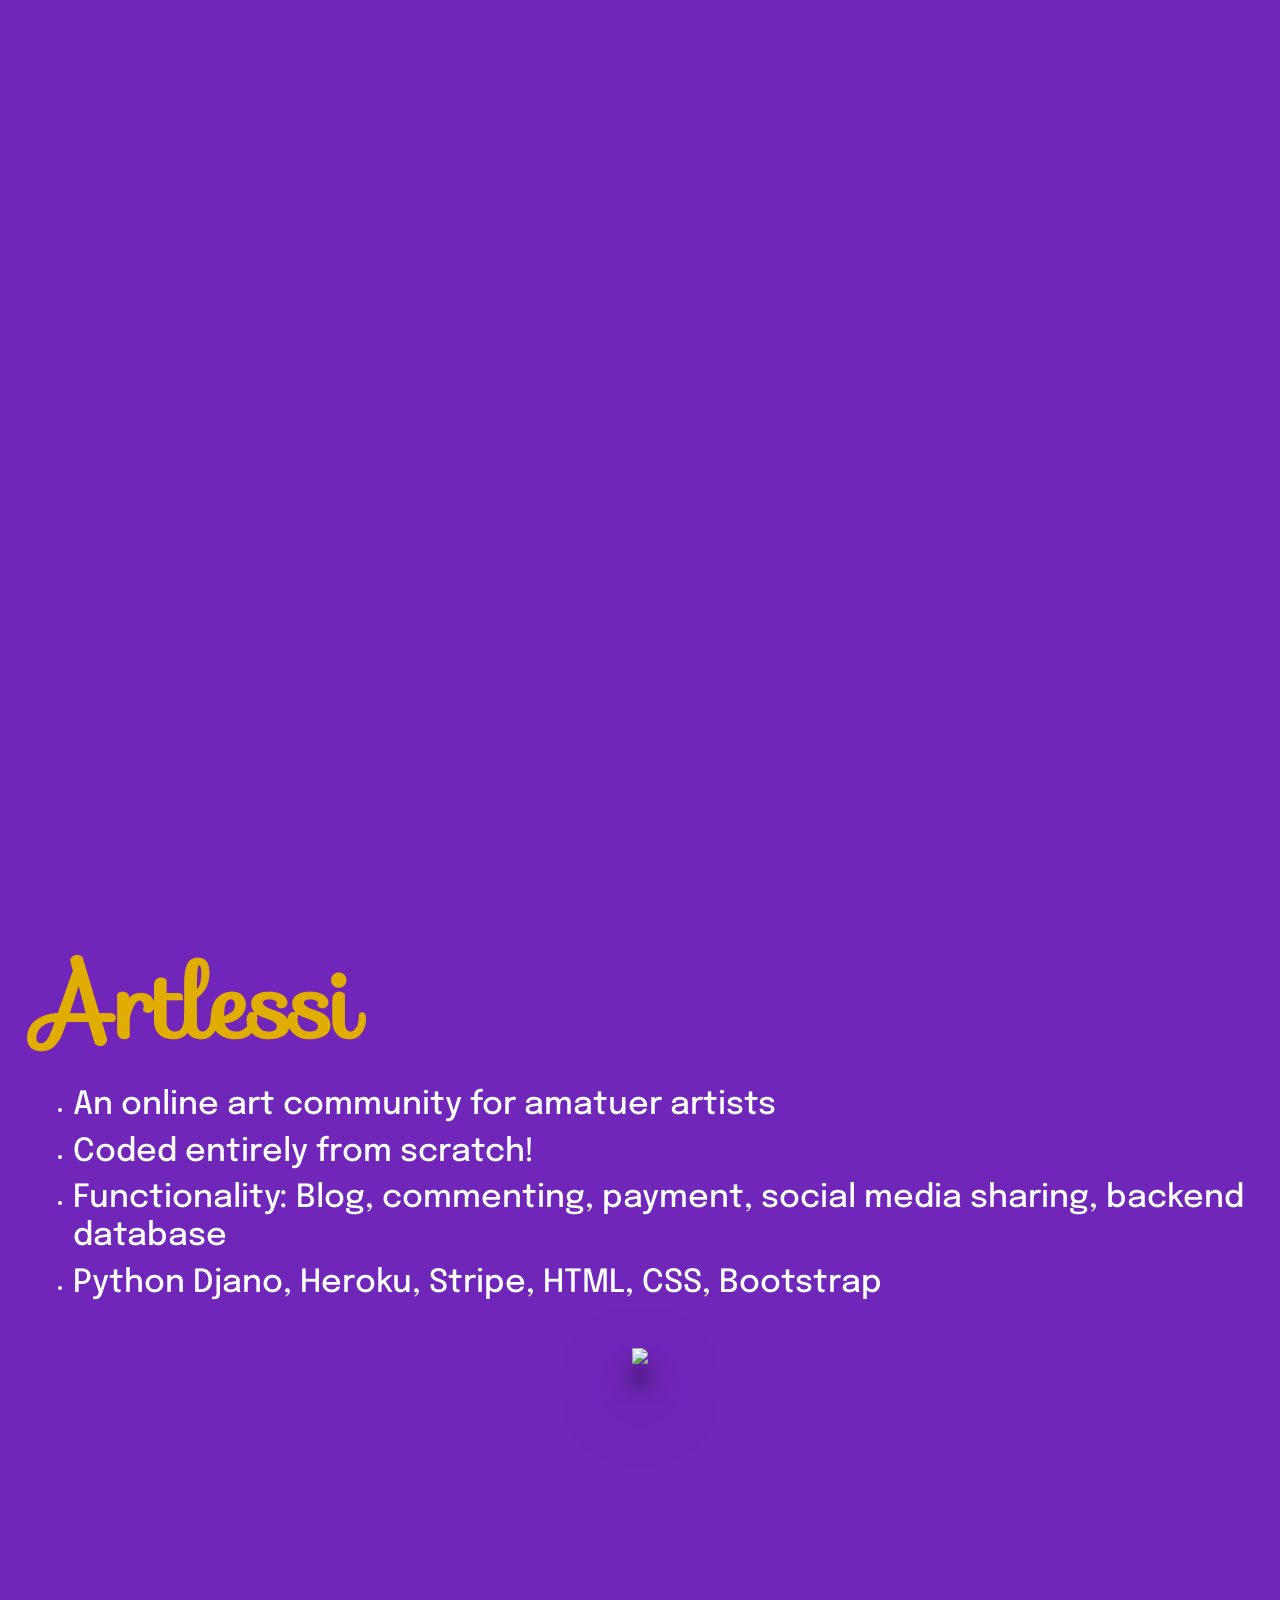
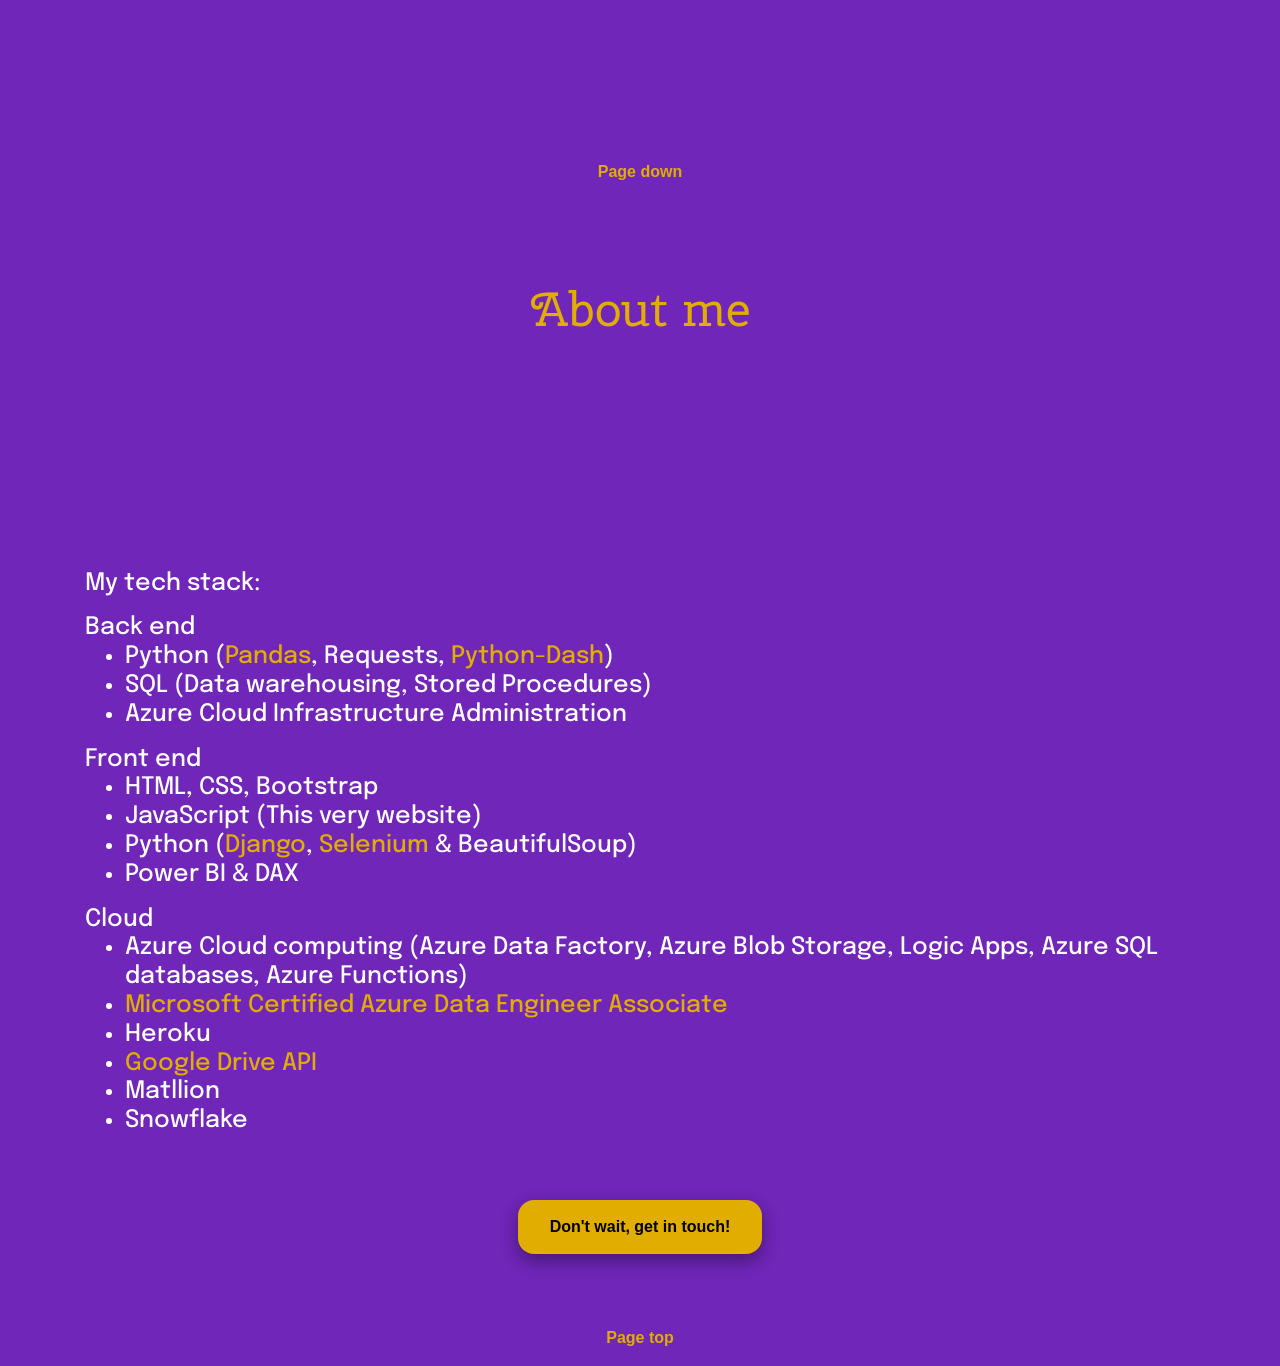
==== index.html @ 9c70914e "changed hrefs" ====
<!doctype html>
<html lang="en">
  <head>
    <!-- Required meta tags -->
    <meta charset="utf-8">
    <meta name="viewport" content="width=device-width, initial-scale=1, shrink-to-fit=no">

    <!-- Bootstrap CSS -->
    <!--Font awesome CSS-->
    <link rel="stylesheet" href="https://cdn.jsdelivr.net/npm/bootstrap@4.3.1/dist/css/bootstrap.min.css"
          integrity="sha384-ggOyR0iXCbMQv3Xipma34MD+dH/1fQ784/j6cY/iJTQUOhcWr7x9JvoRxT2MZw1T"
          crossorigin="anonymous">
    <script src="https://kit.fontawesome.com/6a81b3df7a.js" crossorigin="anonymous"></script>
    <link src="http://maxcdn.bootstrapcdn.com/font-awesome/4.1.0/css/font-awesome.min.css" rel="stylesheet">
    <link rel="stylesheet" href="stylesheet.css">

    <!--  Google fonts-->
    <link rel="preconnect" href="https://fonts.googleapis.com">
    <link rel="preconnect" href="https://fonts.gstatic.com" crossorigin>
    <link href="https://fonts.googleapis.com/css2?family=Titillium+Web:wght@400;700&display=swap" rel="stylesheet">
    <link href="https://fonts.googleapis.com/css2?family=Dancing+Script:wght@700&family=Titillium+Web:wght@400;700&display=swap" rel="stylesheet">
    <link href="https://fonts.googleapis.com/css2?family=Epilogue:wght@300&display=swap" rel="stylesheet">
    <link href="https://fonts.googleapis.com/css2?family=Cherry+Swash:wght@700&display=swap" rel="stylesheet">
    <link rel="stylesheet" href="https://fonts.googleapis.com/css?family=Sofia">
    <script src="https://ajax.googleapis.com/ajax/libs/jquery/3.6.0/jquery.min.js"></script>
    <script src="dist/clipboard.min.js"></script>
    <title>Alessio's Portfolio</title>
  </head>
  <body onclick="changeColour()">
<!--  Navbar -->
    <nav class="navbar navbar-expand-md navbar-dark fixed-top" id="myNav">
  <a class="navbar-brand" href="#">
</a>
  <button class="navbar-toggler" type="button" data-toggle="collapse" data-target="#navbarNav" aria-controls="navbarNav" aria-expanded="false" aria-label="Toggle navigation">
    <span class="navbar-toggler-icon"></span>
  </button>
  <div class="collapse navbar-collapse" id="navbarNav">
    <ul class="navbar-nav">
    <li class="nav-item active">
        <a class="nav-link" href="mailto:alessiomartello@hotmail.co.uk"><i class="fa fa-envelope fa-3x" ></i></a>
      </li>
    <li class="nav-item active">
        <a class="nav-link" href="https://drive.google.com/uc?export=download&id=1WthfHCVvk-BgGWDzihd3xx4jhXU_g0YQ" download="Alessio Martello CV"><i class="fa fa-file fa-3x"></i></a>
    <li class="nav-item active">
        <a class="nav-link" href="https://github.com/AlessioMartello" target="_blank" rel="noopener noreferrer"><i class="fa fa-github fa-3x"></i></a>
    </li>
    <li class="nav-item active">
        <a class="nav-link" href="https://www.linkedin.com/in/alessiomartello/" target="_blank" rel="noopener noreferrer"><i class="fa fa-linkedin fa-3x"></i></a>
    </li>
    <li class="nav-item active">
        <a class="nav-link" href="https://stackoverflow.com/users/13281532/aless" target="_blank" rel="noopener noreferrer"><i class="fa fa-stack-overflow fa-3x"></i></a>
    </li>
    </ul>
  </div>
</nav>

    <!-- Hero -->
<div class="text-center rounded-3 full-height" style="padding-bottom:5rem;">

    <div class="d-flex justify-content-center align-items-center h-100">
      <div class="text-white" id="app" style="width:80%;font-size:4rem"></div>
    </div>
<div class="change" title="Toggle Light/Dark mode" style="position:fixed;bottom:0;right:0;padding:2rem;z-index:999;">
<i id="moon" class="fas fa-moon" style="font-size:3rem;color:white;"></i>
<i id="sun" class="fas fa-sun" style="font-size:3rem;color:white;display:none;"></i>
</div>    <div class="scroll-btn text-center align-items-center" id="myBtn">
        <div><button class="button" onclick="scrollButton(1)" style="background-color:transparent; border:none;"><span id="btnSpan" style="color:#e1ad01">
            <i class="fas fa-folder-open fa-3x"></i>
        </span>
            </button>
        </div>
        <div><p style="color:#e1ad01">
            <b>Projects</b>
        </p></div>
    </div>
<div>

</div>
</div>


<!--  Projects-->
<div class="full-height carouselDiv">
   <!-- slider container -->
    <div class="slider">

      <!-- slide 1 -->
      <div class="slide">
        <div class="p-5">
            <div class="row">
                <a href="https://github.com/AlessioMartello/art_shop" target="_blank" rel="nofollow"> <h1 class="artlessiHeader">Artlessi</h1></a>
            </div>
            <div class="row">
                <ul class="whitey">
                    <li><h2>An online art community for amatuer artists</h2></li>
                    <li><h2>Coded entirely from scratch!</h2></li>
                    <li><h2>Functionality: Blog, commenting, payment, social media sharing, backend database</h2></li>
                    <li><h2>Python Djano, Heroku, Stripe, HTML, CSS, Bootstrap</h2></li>
                </ul>
                <div class="container" style="text-align:center;">
                     <a href="https://github.com/AlessioMartello/art_shop" target="_blank" rel="nofollow"><img class="gif" src="https://user-images.githubusercontent.com/45970352/191059995-d221172d-0a4b-4a2d-92b1-5b494b29315b.gif"/></a>
               </div>
            </div>
        </div>
      </div>

       <!-- slide 2 -->
       <div class="slide">
        <div class="p-5">
            <div class="row">
                <a href="https://github.com/AlessioMartello/finance-dash-app" target="_blank" rel="nofollow"><h1 class="artlessiHeader">Finance Dash App</h1></a>
            </div>
            <div class="row">
                <ul class="whitey">
                    <li><h2>Python-built financial planner for importing, analysing and reporting on personal finances.<h2></li>
                    <li><h2>Calculates key Financial KPIs to track my expenditure over time</h2></li>
                    <li><h2>Python, Pandas, Python-Dash, Heroku, Plaid API</h2></li>
                </ul>
                <div class="container" style="text-align:center;">
                    <a href="https://github.com/AlessioMartello/finance-dash-app" target="_blank" rel="nofollow"><img class="gif" src="https://user-images.githubusercontent.com/45970352/176474976-eeb77e66-730b-49e3-aebf-eef7ba3dbde5.gif"/></a>
                </div>
            </div>
        </div>
      </div>

       <!-- slide 3 -->
       <!-- <div class="slide">
        <div class="p-5">
            <div class="row">
                <a href="https://alessio-finance-dash-app.herokuapp.com/" target="_blank" rel="nofollow"><h1 class="artlessiHeader">Code Wars</h1></a>
            </div>
            <div class="row">
                <ul class="whitey">
                    <li><h2>Python, JavaScript and SQL coding challenges!<h2></li>
                    <li><h2>Testing my logic and problem solving skills by solving various tests</h2></li>
                    <li><h2>Learning from the community and impori</h2></li>
                </ul>
                <div class="container" style="text-align:center;">
                    <a href="https://alessio-finance-dash-app.herokuapp.com/" target="_blank" rel="nofollow"><img src="https://user-images.githubusercontent.com/45970352/176474976-eeb77e66-730b-49e3-aebf-eef7ba3dbde5.gif"/></a>
                </div>
            </div>
        </div>
      </div> -->

       <!-- Control buttons -->
      <button class="btn btn-next" style="background-color:transparent;">
          <i class="fas fa-angle-right fa-3x" style="color:#e1ad01">
            </i></button>
      <button class="btn btn-prev" style="background-color:transparent;">
          <i class="fas fa-angle-left fa-3x" style="color:#e1ad01">
            </i></button>    </div>

    <div class="scroll-btn text-center align-items-center" style="position:absolute; bottom:0;">
        <div><button class="button" onclick="scrollButton(2)" style="background-color:transparent; border:none;">
        <span style="color:#e1ad01">
           <i class="fas fa-angle-down fa-3x"></i>
        </span>
            </button>
        </div>
        <div><p style="color:#e1ad01">
            <b>Page down</b>
        </p></div>
    </div>

</div>

<!-- Skills-->
<div id="skills" style="color:white">
    <div class="container p-5">
            <h1 id="aboutMe" style="color:#e1ad01">About me</h1>
      </div>
    

    <div class="container" id="scrollerRight" style="opacity:0;">
        <h4>
            <p>Hi! Thanks for stopping by! I’m Alessio and I'm <span id="myAge"></span>. I’m a self-taught programmer. I work as a Senior Data Engineer & Technical Consultant in the Private Equity industry. I lead end to end data migrations to the cloud.</p>
        <p>In my spare time I'm commited to learning and teaching myself backend and frontend development programming skills.<br>
        </h4>
    </div>
    <div class="container pt-0" id="scrollerLeft">
        <h4>
            <p>My tech stack:</p>

        Back end
            <ul>
                <li>Python (<a href="https://github.com/AlessioMartello/VISSIM" target="_blank" rel="noopener noreferrer">Pandas</a>, Requests, <a href="https://github.com/AlessioMartello/finance-dash-app" target="_blank" rel="noopener noreferrer">Python-Dash</a>)</li>
                <li>SQL (Data warehousing, Stored Procedures)</li>
                <li>Azure Cloud Infrastructure Administration</li>
            </ul>


        Front end
            <ul>
                <li>HTML, CSS, Bootstrap</li>
                <li>JavaScript (This very website)</li>
                <li>Python (<a href="https://github.com/AlessioMartello/art_shop" target="_blank" rel="noopener noreferrer">Django</a>, <a href="https://github.com/AlessioMartello/Consulate-Bot" target="_blank" rel="noopener noreferrer">Selenium</a> & BeautifulSoup)</li>
                <li>Power BI & DAX</li>
            </ul>


        Cloud
            <ul>
                <li>    Azure Cloud computing (Azure Data Factory, Azure Blob Storage, Logic Apps, Azure SQL databases, Azure Functions)</li>
                <a href="https://www.credly.com/badges/42e2805f-34e5-4253-852b-7f73da020919/public_url" target="_blank" rel="noopener noreferrer"><li>    Microsoft Certified Azure Data Engineer Associate</a></li>
                <li>    Heroku</li>
                <li>    <a href="https://github.com/AlessioMartello/finance-dash-app" target="_blank" rel="noopener noreferrer">Google Drive API</a></li>
                <li>Matllion</li>
                <li>Snowflake</li>
            </ul>


        </h4>
    </div>
</div>

<div class="container p-5" style="text-align: center;">
    <a href="mailto:alessiomartello@hotmail.co.uk"><button id="getInTouch">Don't wait, get in touch!</button></a>
</div>
<!--Scroll top button-->
    <div class="scroll-btn text-center align-items-center">
        <div><button class="button" onclick="pageTop()" style="background-color:transparent; border:none;">
        <span style="color:#e1ad01">
           <i class="fas fa-angle-up fa-3x"></i>
        </span>
            </button>
        </div>
        <div><p style="color:#e1ad01">
            <b>Page top</b>
        </p></div>
    </div>
  </body>
<script src="https://unpkg.com/typewriter-effect@latest/dist/core.js"></script>
<script src="scripts.js"></script>

</html>
---- stylesheet.css ----
body{
    background-color:#7026b9;
}

.button.focus, .button:focus {
    outline:0;;
}


a{
  color: #e1ad01;
}
a:hover{
  color: #e1ad01;
}

.text-white{
    font-size:100px;
}

.navbar{
    background-color:rgba(0,0,0,0.5);
    opacity:0;
}

.full-height{
    height: 100vh;
    width:100%;
}

.navbar:hover { opacity: 1 !important;
 -webkit-transition: opacity 1s;
    transition: opacity 1s;
    }

#myBtn{
    opacity:0;
}

.carouselDiv {
  display: grid;
  place-items: center;
  position:relative;
}

.slider {
  width: 100%;
  max-width: 100%;
  height: 100%;
  position: relative;
  overflow: hidden;
}

.slide {
  width: 100%;
  max-width: 100%;
  height: 100%;
  position: absolute;
  transition: all 0.5s;
}

.slide img {
  object-fit: contain;
}

.btn {
  position: absolute;
  width: 40px;
  height: 40px;
  padding: 10px;
  border: none;
  border-radius: 50%;
  z-index: 10px;
  cursor: pointer;
  background-color: #fff;
  font-size: 18px;
}

.btn:active {
  transform: scale(1.1);
}

.btn-prev {
  top: 45%;
  left: 2%;
}

.btn-next {
  top: 45%;
  right: 2%;
}

#navbarNav{
justify-content: space-evenly;
}

.fa{
    margin-left:2rem;
    margin-right:2rem;
}

.navbar-dark .navbar-nav .nav-link:hover {
  color: #e1ad01;
  transition-duration: 1s;
}

.btn.focus, .btn:focus {
outline:0;
box-shadow: none;
}

#skills{
overflow-x:hidden;
font-family: 'Epilogue', sans-serif;

}

.inView{
opacity: 1 !important;
  transition: opacity 1s ease-in-out;
}

.outView{
opacity: 0 !important;
  transition: opacity 1s ease-in-out;
}

#aboutMe{
padding-top:2rem;
text-align:center;
font-family: 'Cherry Swash', cursive;
font-size:3rem;

}

.artlessiHeader{
font-family:Sofia;font-weight:bold;font-size:6rem;}

a:hover {
text-decoration: none;
}

.whitey{
color:white;
padding-bottom: 1rem ;
padding-top: 1rem;
font-family: 'Epilogue', sans-serif;

}

.dark-mode{
    background-color:black;
}

.sun-class{
    display:block !important;
}

.moon-class{
    display:none;
}

.change, i:hover{
    cursor: pointer;
    color:#e1ad01 !important;
}

#getInTouch{
  background-color: #e1ad01; /* yellow */
  border: none;
  color: rgb(0, 0, 0);
  padding: 15px 32px;
  text-align: center;
  text-decoration: none;
  display: inline-block;
  font-size: 1rem;
  border-radius: 1rem;
  transition-duration: 0.7s;
  font-weight:bold;
  box-shadow: 0 8px 16px 0 rgba(0,0,0,0.2), 0 6px 20px 0 rgba(0,0,0,0.19);

}

#getInTouch:hover {
  background-color: white;
  color:#e1ad01;
  font-size: larger;
  box-shadow: 0 20px 20px 0 rgba(0,0,0,0.5), 0 30px 70px 0 rgba(0,0,0,0.59);
}

.nav-link{
  display: contents;
}

.gif{
  box-shadow: 0 20px 20px 0 rgba(0,0,0,0.5), 0 30px 70px 0 rgba(0,0,0,0.59);
}
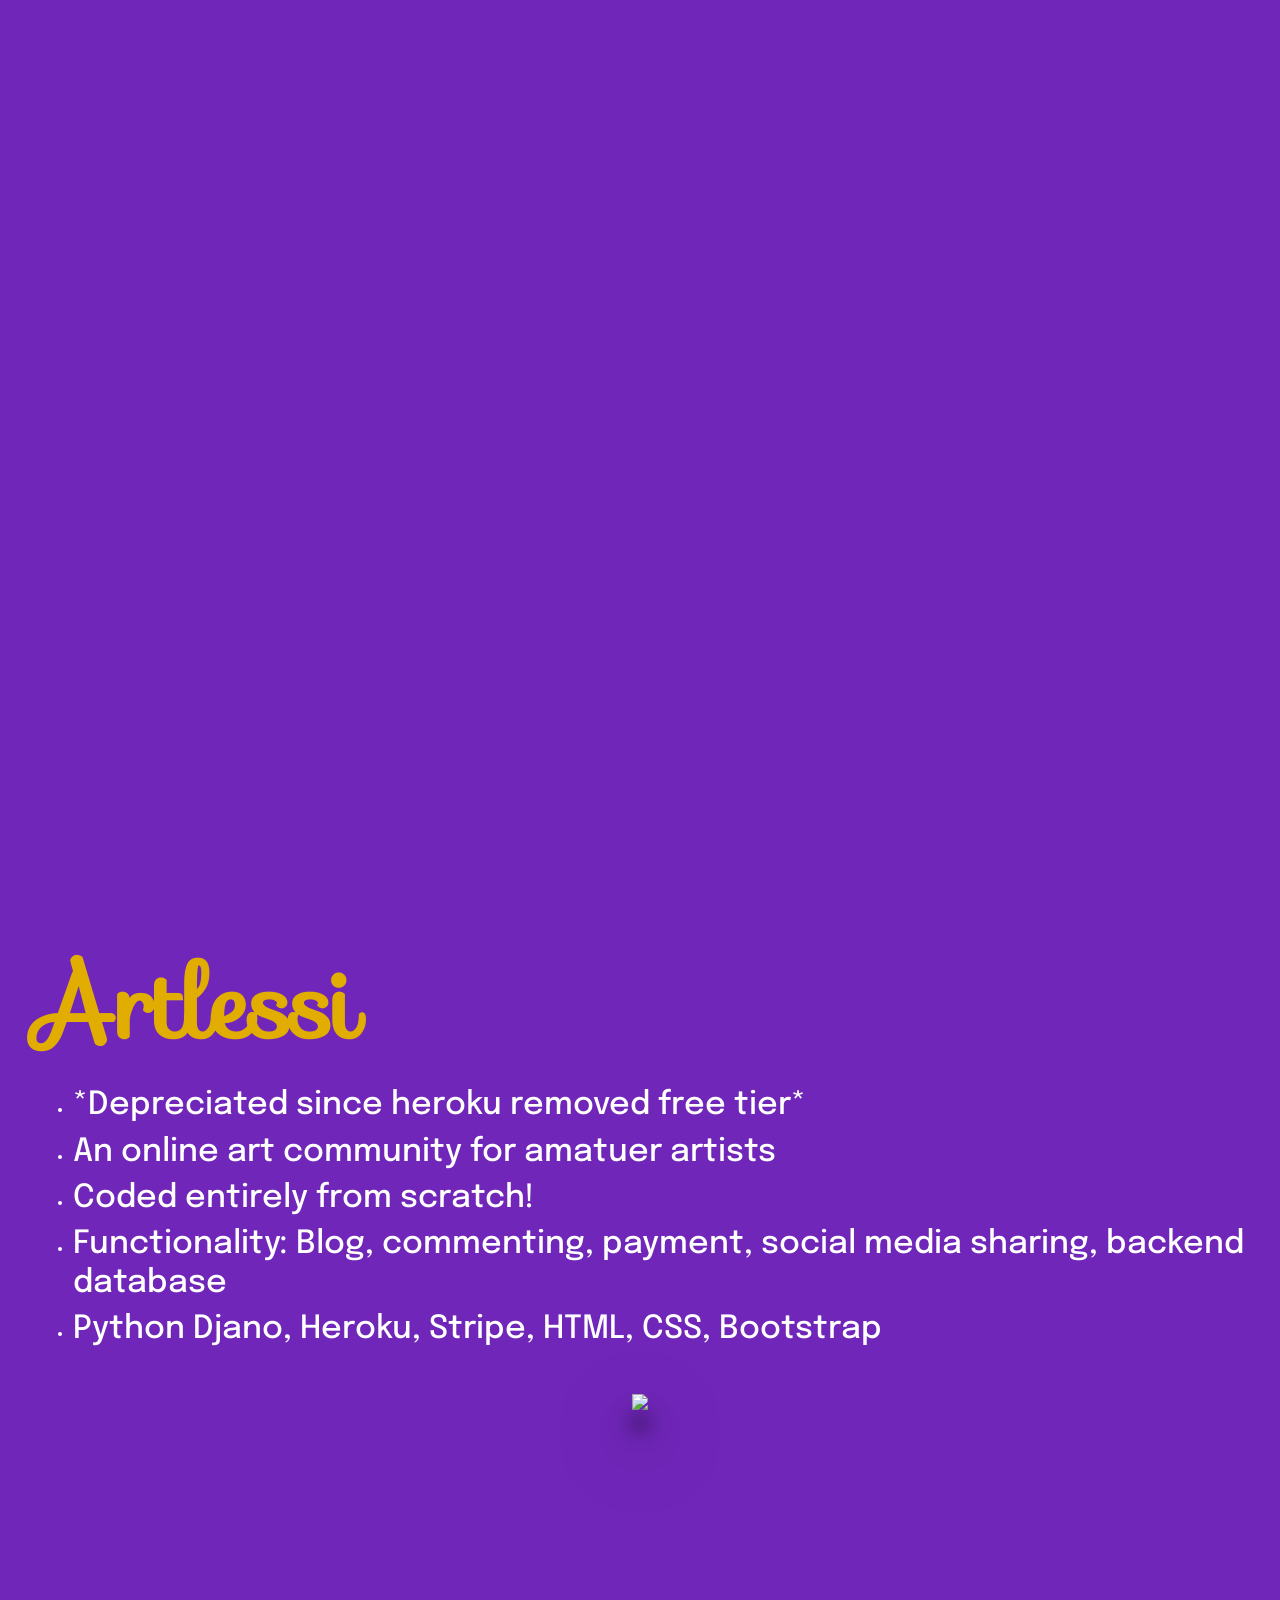
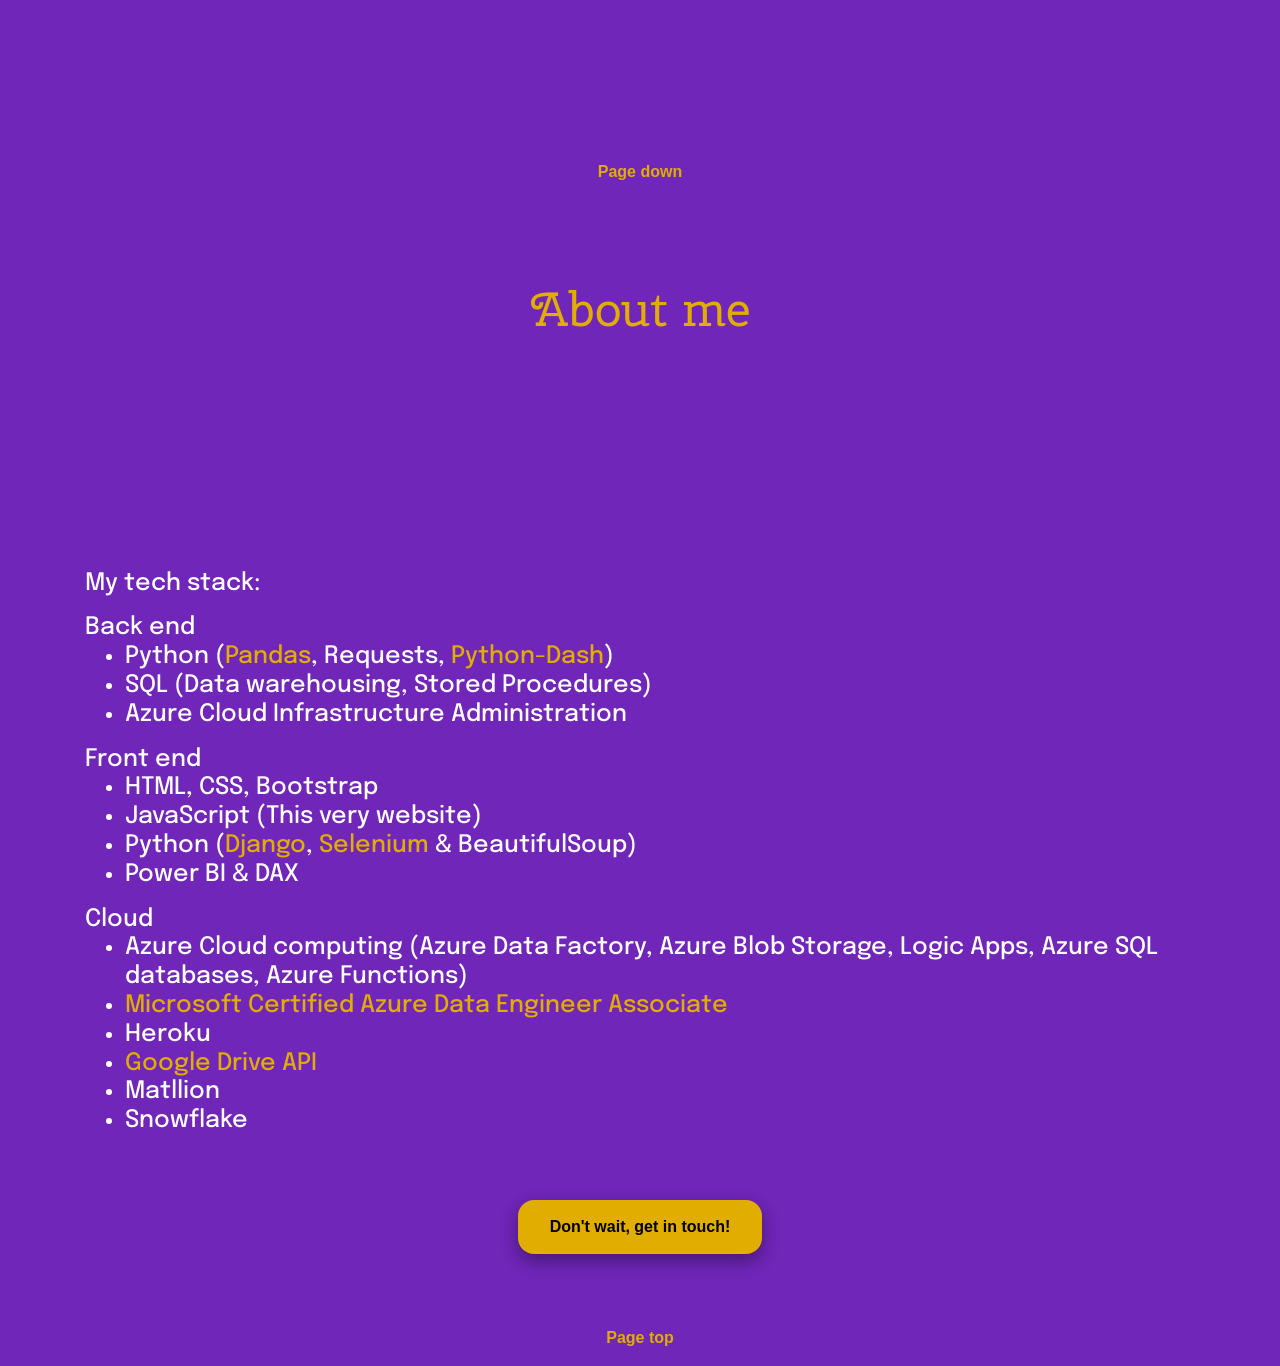
==== commit 33b0a63a: "changed heroku notification" ====
--- a/index.html
+++ b/index.html
@@ -92,6 +92,7 @@
             </div>
             <div class="row">
                 <ul class="whitey">
+                    <li><h2>*Depreciated since heroku removed free tier*<h2></li>
                     <li><h2>An online art community for amatuer artists</h2></li>
                     <li><h2>Coded entirely from scratch!</h2></li>
                     <li><h2>Functionality: Blog, commenting, payment, social media sharing, backend database</h2></li>
@@ -112,6 +113,7 @@
             </div>
             <div class="row">
                 <ul class="whitey">
+                    <li><h2>*Depreciated since heroku removed free tier*<h2></li>
                     <li><h2>Python-built financial planner for importing, analysing and reporting on personal finances.<h2></li>
                     <li><h2>Calculates key Financial KPIs to track my expenditure over time</h2></li>
                     <li><h2>Python, Pandas, Python-Dash, Heroku, Plaid API</h2></li>
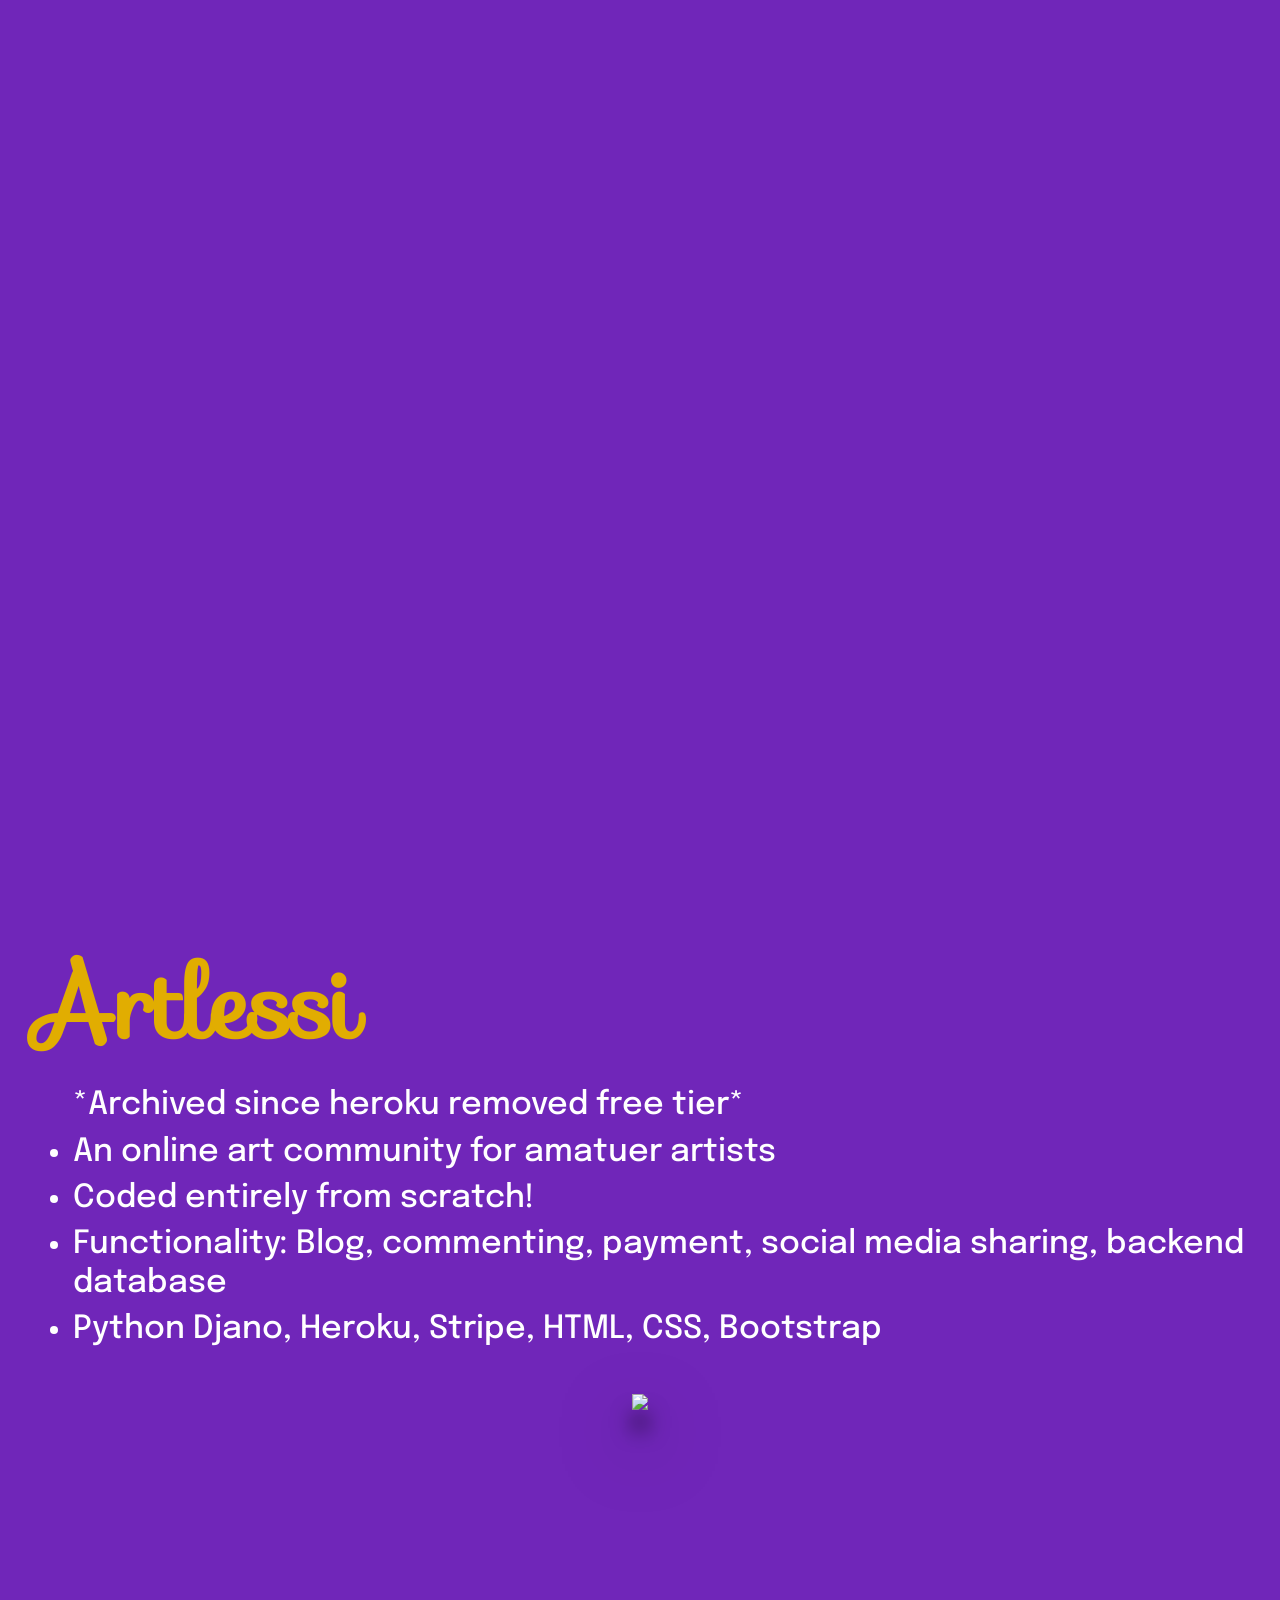
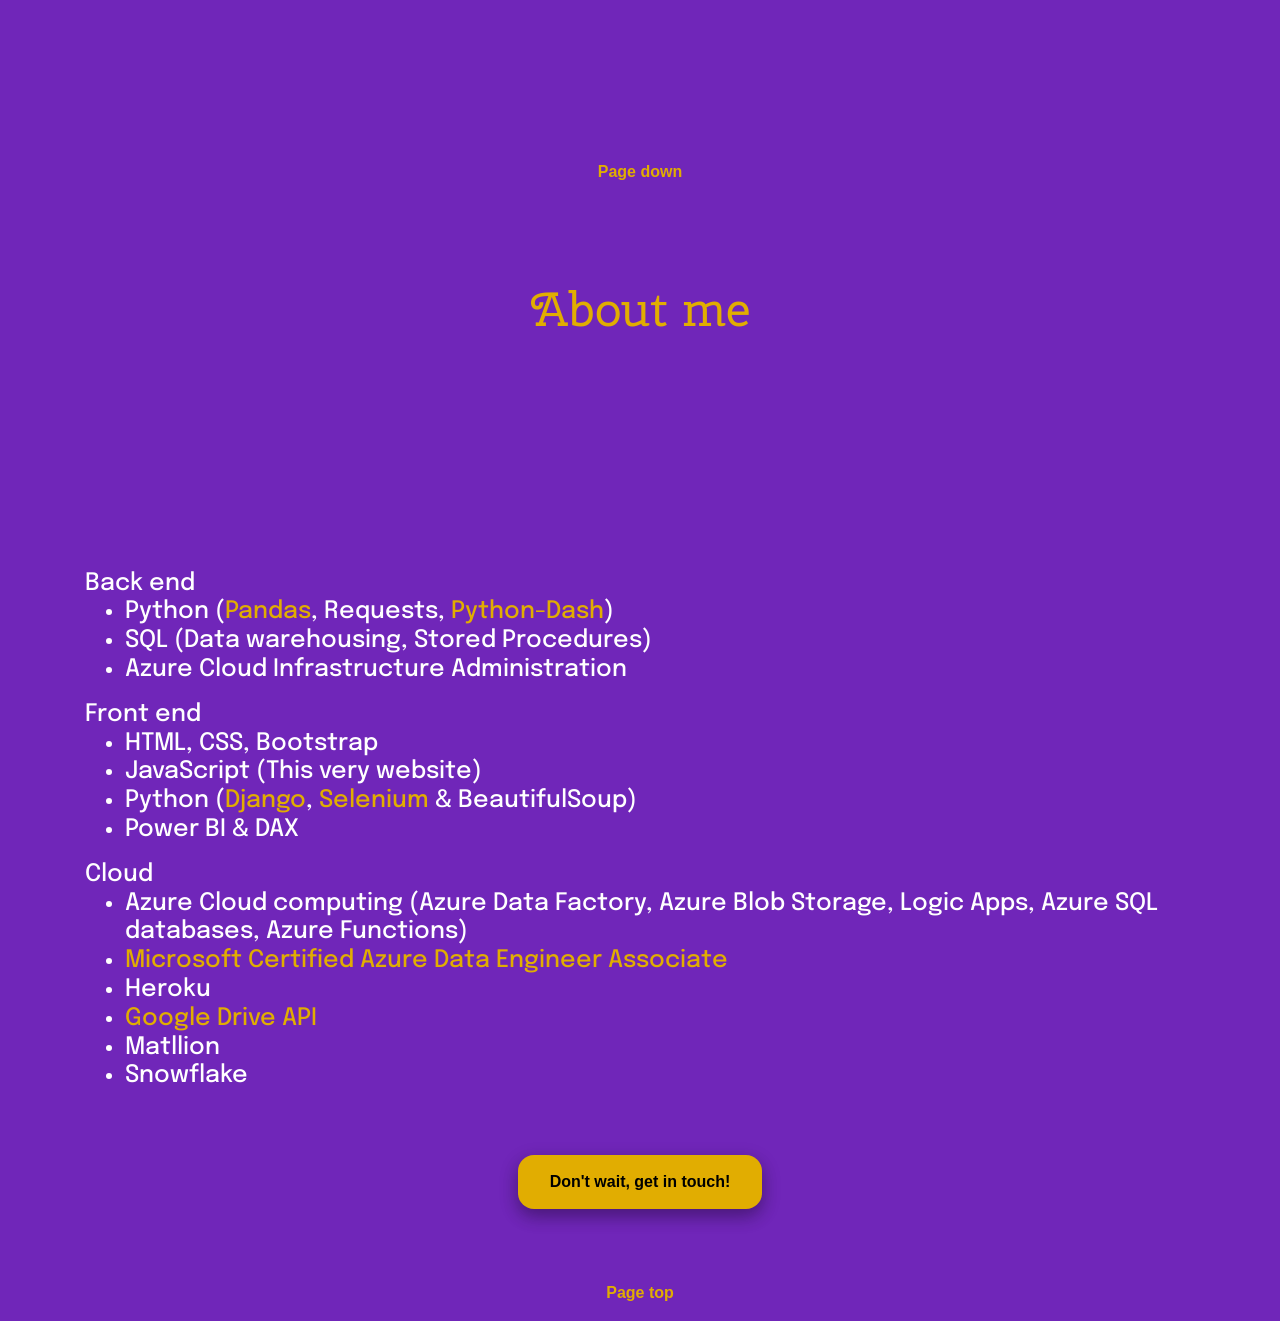
==== commit 533995b4: "changed descitpions and added more projects" ====
--- a/index.html
+++ b/index.html
@@ -92,7 +92,7 @@
             </div>
             <div class="row">
                 <ul class="whitey">
-                    <li><h2>*Depreciated since heroku removed free tier*<h2></li>
+                    <h2>*Archived since heroku removed free tier*<h2>
                     <li><h2>An online art community for amatuer artists</h2></li>
                     <li><h2>Coded entirely from scratch!</h2></li>
                     <li><h2>Functionality: Blog, commenting, payment, social media sharing, backend database</h2></li>
@@ -113,7 +113,7 @@
             </div>
             <div class="row">
                 <ul class="whitey">
-                    <li><h2>*Depreciated since heroku removed free tier*<h2></li>
+                    <h2>*Archived since heroku removed free tier*<h2>
                     <li><h2>Python-built financial planner for importing, analysing and reporting on personal finances.<h2></li>
                     <li><h2>Calculates key Financial KPIs to track my expenditure over time</h2></li>
                     <li><h2>Python, Pandas, Python-Dash, Heroku, Plaid API</h2></li>
@@ -126,23 +126,41 @@
       </div>
 
        <!-- slide 3 -->
-       <!-- <div class="slide">
+       <div class="slide">
         <div class="p-5">
             <div class="row">
-                <a href="https://alessio-finance-dash-app.herokuapp.com/" target="_blank" rel="nofollow"><h1 class="artlessiHeader">Code Wars</h1></a>
+                <a href="https://www.codewars.com/users/Aless" target="_blank" rel="nofollow"><h1 class="artlessiHeader">Code Wars</h1></a>
             </div>
             <div class="row">
                 <ul class="whitey">
                     <li><h2>Python, JavaScript and SQL coding challenges!<h2></li>
                     <li><h2>Testing my logic and problem solving skills by solving various tests</h2></li>
-                    <li><h2>Learning from the community and impori</h2></li>
-                </ul>
-                <div class="container" style="text-align:center;">
-                    <a href="https://alessio-finance-dash-app.herokuapp.com/" target="_blank" rel="nofollow"><img src="https://user-images.githubusercontent.com/45970352/176474976-eeb77e66-730b-49e3-aebf-eef7ba3dbde5.gif"/></a>
-                </div>
-            </div>
-        </div>
-      </div> -->
+                    <li><h2>Learning from the online community on best practises</h2></li>
+                </ul>
+
+            </div>
+            <div class="row">
+                <a href="https://github.com/AlessioMartello/Consulate-Bot" target="_blank" rel="nofollow"><h1 class="artlessiHeader">Selenium automation</h1></a>
+            </div>
+            <div class="row">
+                <ul class="whitey">
+                    <li><h2>Automatically check whether the Italian consulate had passport appointment vacancies<h2></li>
+                    <li><h2>To learn selenium, web development and save me time!</h2></li>
+                    <li><h2>Selenium, smtplib, web development</h2></li>
+                </ul>
+            </div>
+            <div class="row">
+                <a href="https://github.com/AlessioMartello/VISSIM" target="_blank" rel="nofollow"><h1 class="artlessiHeader">Traffic data analysis</h1></a>
+            </div>
+            <div class="row">
+                <ul class="whitey">
+                    <li><h2>Perform traffic data analysis in Python<h2></li>
+                    <li><h2>To speed up work processes for Traffic Engineers</h2></li>
+                    <li><h2>Pandas, tkinter, openpyxl, pathlib</h2></li>
+                </ul>
+            </div>
+        </div>
+      </div>
 
        <!-- Control buttons -->
       <button class="btn btn-next" style="background-color:transparent;">
@@ -175,14 +193,12 @@
 
     <div class="container" id="scrollerRight" style="opacity:0;">
         <h4>
-            <p>Hi! Thanks for stopping by! I’m Alessio and I'm <span id="myAge"></span>. I’m a self-taught programmer. I work as a Senior Data Engineer & Technical Consultant in the Private Equity industry. I lead end to end data migrations to the cloud.</p>
-        <p>In my spare time I'm commited to learning and teaching myself backend and frontend development programming skills.<br>
+            <p>Hi! Thanks for stopping by! I’m Alessio and I'm <span id="myAge"></span>. I’m a self-taught programmer. I work as a Senior Data Engineer & Technical Consultant in the Private Equity industry. I lead end to end cloud data migrations.</p>
+        <p>In my spare time I'm commited to learning new backend and frontend development programming skills. My tech stack:
         </h4>
     </div>
     <div class="container pt-0" id="scrollerLeft">
         <h4>
-            <p>My tech stack:</p>
-
         Back end
             <ul>
                 <li>Python (<a href="https://github.com/AlessioMartello/VISSIM" target="_blank" rel="noopener noreferrer">Pandas</a>, Requests, <a href="https://github.com/AlessioMartello/finance-dash-app" target="_blank" rel="noopener noreferrer">Python-Dash</a>)</li>
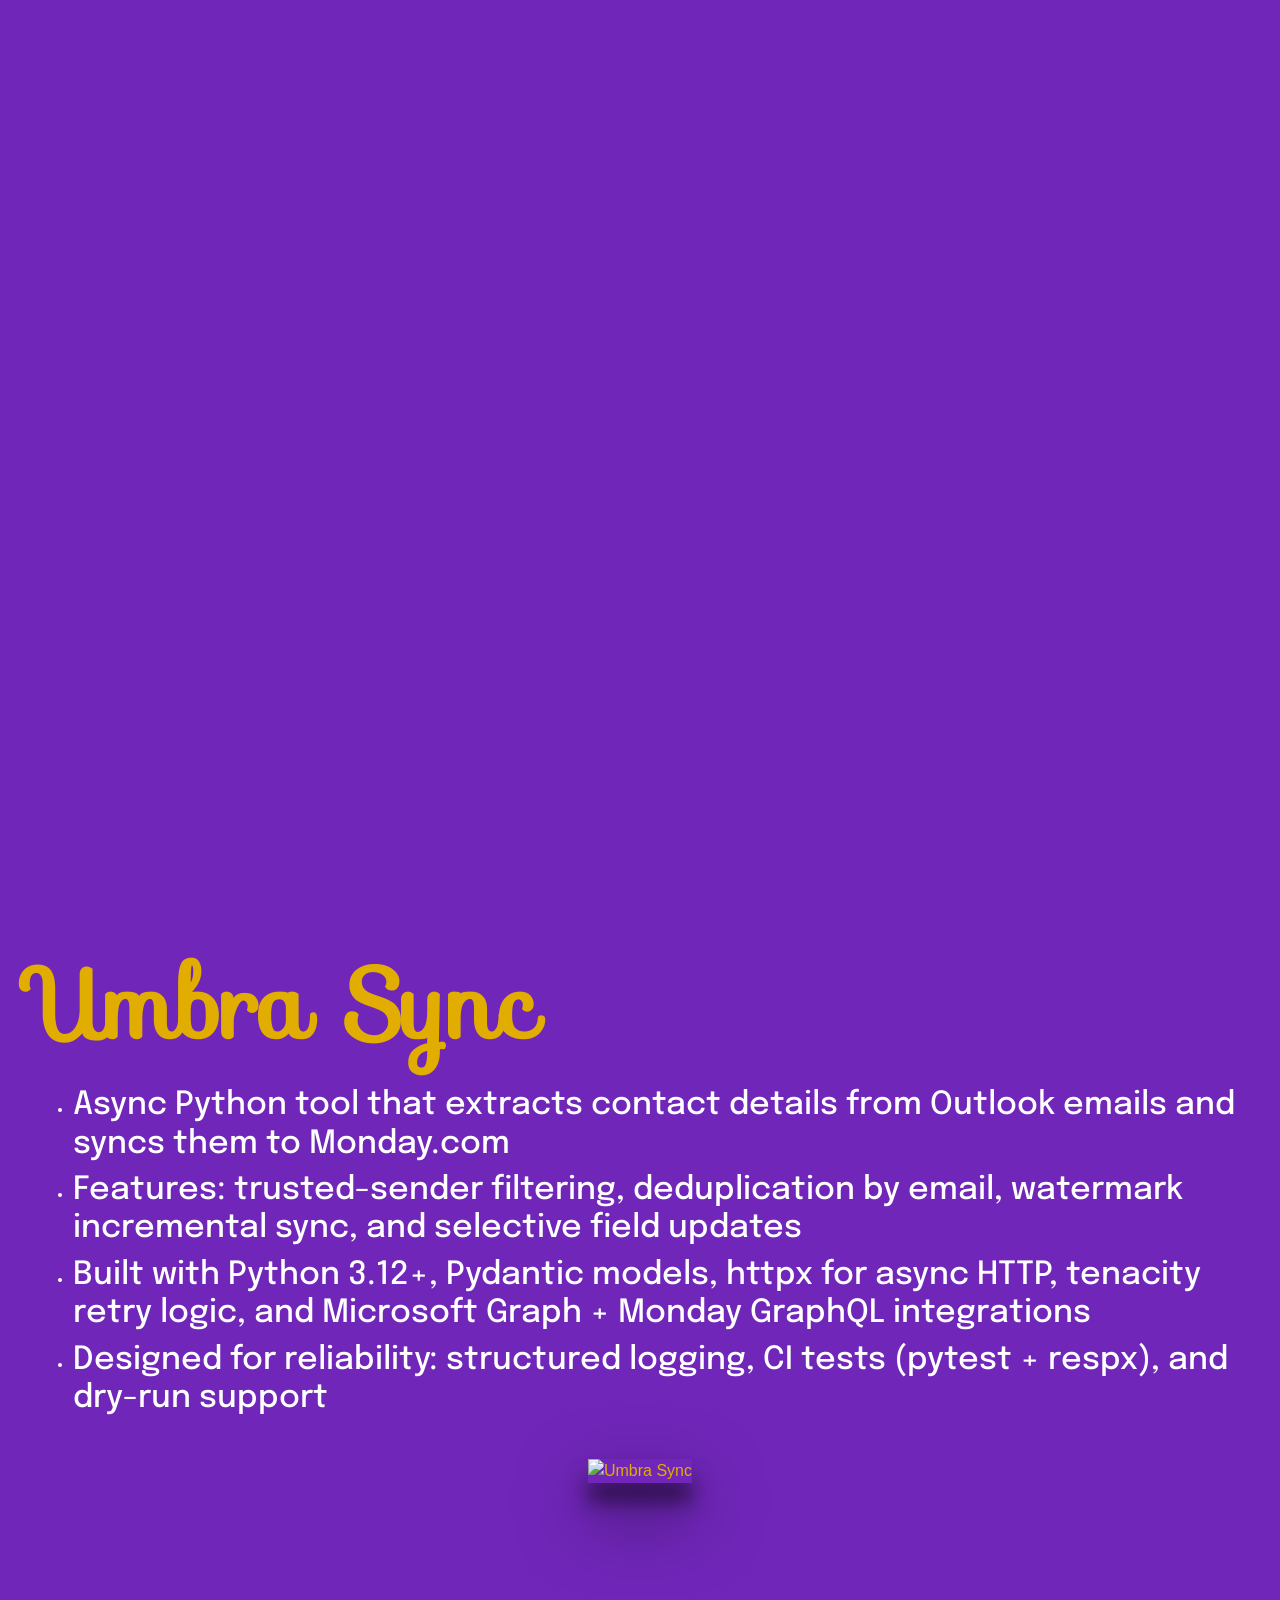
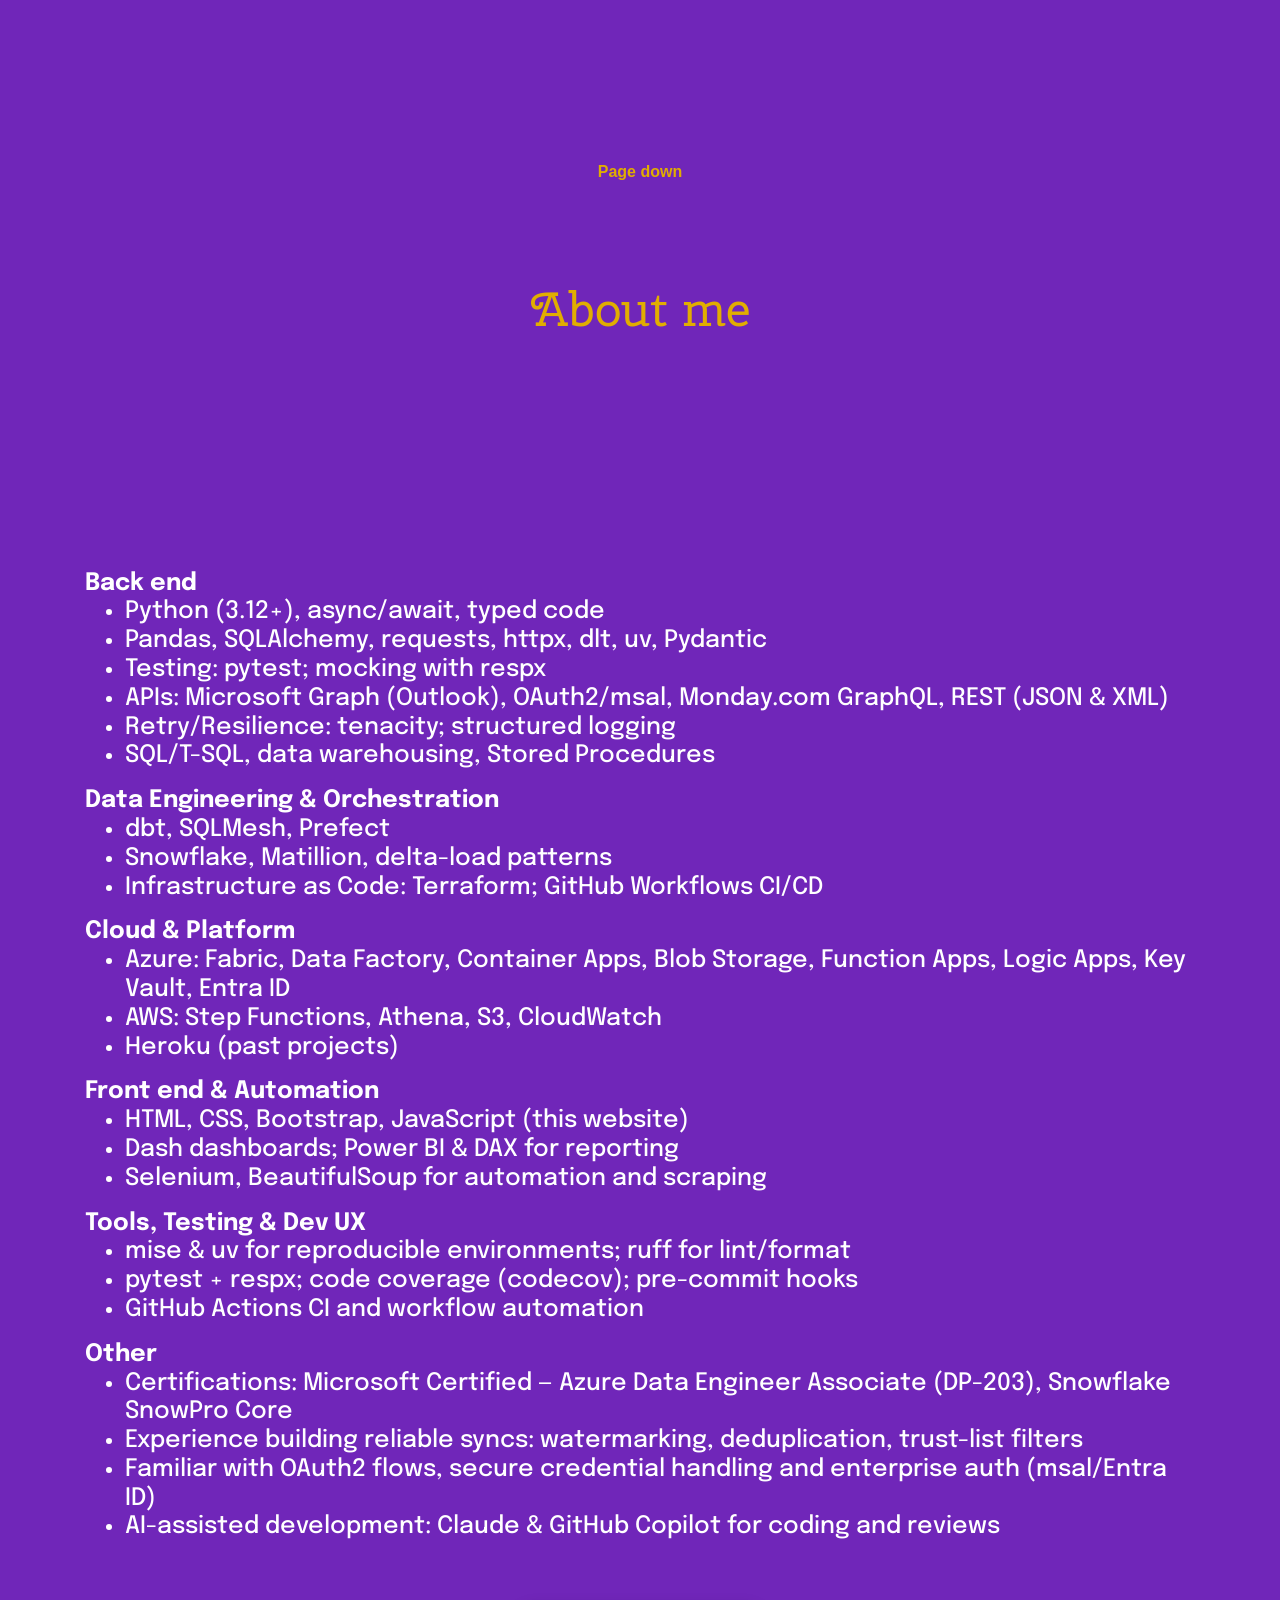
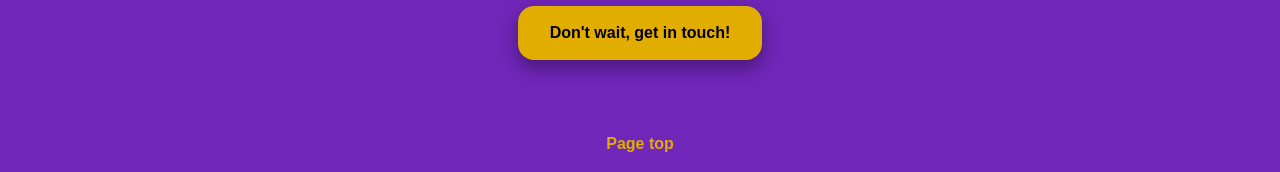
==== commit 613c3233: "Update Skills section; add Umbra Sync slide; merge CV skills" ====
--- a/index.html
+++ b/index.html
@@ -40,7 +40,7 @@
         <a class="nav-link" href="mailto:alessiomartello@hotmail.co.uk"><i class="fa fa-envelope fa-3x" ></i></a>
       </li>
     <li class="nav-item active">
-        <a class="nav-link" href="https://drive.google.com/uc?export=download&id=1WthfHCVvk-BgGWDzihd3xx4jhXU_g0YQ" download="Alessio Martello CV"><i class="fa fa-file fa-3x"></i></a>
+        <a class="nav-link" href="https://drive.google.com/uc?export=download&id=1_FmbV_YL1vQjFvK2eyPwh_ujR3ChfgAP" download="Alessio Martello CV"><i class="fa fa-file fa-3x"></i></a>
     <li class="nav-item active">
         <a class="nav-link" href="https://github.com/AlessioMartello" target="_blank" rel="noopener noreferrer"><i class="fa fa-github fa-3x"></i></a>
     </li>
@@ -58,7 +58,7 @@
 <div class="text-center rounded-3 full-height" style="padding-bottom:5rem;">
 
     <div class="d-flex justify-content-center align-items-center h-100">
-      <div class="text-white" id="app" style="width:80%;font-size:4rem"></div>
+      <div class="text-white" id="app"></div>
     </div>
 <div class="change" title="Toggle Light/Dark mode" style="position:fixed;bottom:0;right:0;padding:2rem;z-index:999;">
 <i id="moon" class="fas fa-moon" style="font-size:3rem;color:white;"></i>
@@ -84,7 +84,27 @@
    <!-- slider container -->
     <div class="slider">
 
-      <!-- slide 1 -->
+      <!-- slide 1 (Umbra Sync) -->
+      <div class="slide">
+        <div class="p-5">
+            <div class="row">
+                <a href="https://github.com/AlessioMartello/umbra-sync" target="_blank" rel="nofollow"> <h1 class="artlessiHeader">Umbra Sync</h1></a>
+            </div>
+            <div class="row">
+                <ul class="whitey">
+                    <li><h2>Async Python tool that extracts contact details from Outlook emails and syncs them to Monday.com</h2></li>
+                    <li><h2>Features: trusted-sender filtering, deduplication by email, watermark incremental sync, and selective field updates</h2></li>
+                    <li><h2>Built with Python 3.12+, Pydantic models, httpx for async HTTP, tenacity retry logic, and Microsoft Graph + Monday GraphQL integrations</h2></li>
+                    <li><h2>Designed for reliability: structured logging, CI tests (pytest + respx), and dry-run support</h2></li>
+                </ul>
+                <div class="container hideGif" style="text-align:center;">
+                     <a href="https://github.com/AlessioMartello/umbra-sync" target="_blank" rel="nofollow"><img class="gif" src="https://raw.githubusercontent.com/AlessioMartello/umbra-sync/main/docs/umbra-sync-hero.png" alt="Umbra Sync"/></a>
+               </div>
+            </div>
+        </div>
+      </div>
+
+      <!-- slide 2 -->
       <div class="slide">
         <div class="p-5">
             <div class="row">
@@ -98,7 +118,7 @@
                     <li><h2>Functionality: Blog, commenting, payment, social media sharing, backend database</h2></li>
                     <li><h2>Python Djano, Heroku, Stripe, HTML, CSS, Bootstrap</h2></li>
                 </ul>
-                <div class="container" style="text-align:center;">
+                <div class="container hideGif" style="text-align:center;">
                      <a href="https://github.com/AlessioMartello/art_shop" target="_blank" rel="nofollow"><img class="gif" src="https://user-images.githubusercontent.com/45970352/191059995-d221172d-0a4b-4a2d-92b1-5b494b29315b.gif"/></a>
                </div>
             </div>
@@ -118,7 +138,7 @@
                     <li><h2>Calculates key Financial KPIs to track my expenditure over time</h2></li>
                     <li><h2>Python, Pandas, Python-Dash, Heroku, Plaid API</h2></li>
                 </ul>
-                <div class="container" style="text-align:center;">
+                <div class="container hideGif" style="text-align:center;">
                     <a href="https://github.com/AlessioMartello/finance-dash-app" target="_blank" rel="nofollow"><img class="gif" src="https://user-images.githubusercontent.com/45970352/176474976-eeb77e66-730b-49e3-aebf-eef7ba3dbde5.gif"/></a>
                 </div>
             </div>
@@ -187,46 +207,63 @@
 <!-- Skills-->
 <div id="skills" style="color:white">
     <div class="container p-5">
-            <h1 id="aboutMe" style="color:#e1ad01">About me</h1>
-      </div>
-    
+        <h1 id="aboutMe" style="color:#e1ad01">About me</h1>
+    </div>
 
     <div class="container" id="scrollerRight" style="opacity:0;">
         <h4>
-            <p>Hi! Thanks for stopping by! I’m Alessio and I'm <span id="myAge"></span>. I’m a self-taught programmer. I work as a Senior Data Engineer & Technical Consultant in the Private Equity industry. I lead end to end cloud data migrations.</p>
-        <p>In my spare time I'm commited to learning new backend and frontend development programming skills. My tech stack:
+            <p>Hi! Thanks for stopping by! I’m Alessio and I'm <span id="myAge"></span>. I’m a self-taught programmer. I work as a Senior Data Engineer & Technical Consultant. I lead end-to-end cloud data migrations.</p>
+            <p>In my spare time I'm committed to learning new backend and frontend development programming skills. My tech stack includes the items below — including tools used in projects like <a href="https://github.com/AlessioMartello/umbra-sync" target="_blank" rel="noopener noreferrer">Umbra Sync</a>.</p>
         </h4>
     </div>
+
     <div class="container pt-0" id="scrollerLeft">
         <h4>
-        Back end
-            <ul>
-                <li>Python (<a href="https://github.com/AlessioMartello/VISSIM" target="_blank" rel="noopener noreferrer">Pandas</a>, Requests, <a href="https://github.com/AlessioMartello/finance-dash-app" target="_blank" rel="noopener noreferrer">Python-Dash</a>)</li>
-                <li>SQL (Data warehousing, Stored Procedures)</li>
-                <li>Azure Cloud Infrastructure Administration</li>
-            </ul>
-
-
-        Front end
-            <ul>
-                <li>HTML, CSS, Bootstrap</li>
-                <li>JavaScript (This very website)</li>
-                <li>Python (<a href="https://github.com/AlessioMartello/art_shop" target="_blank" rel="noopener noreferrer">Django</a>, <a href="https://github.com/AlessioMartello/Consulate-Bot" target="_blank" rel="noopener noreferrer">Selenium</a> & BeautifulSoup)</li>
-                <li>Power BI & DAX</li>
-            </ul>
-
-
-        Cloud
-            <ul>
-                <li>    Azure Cloud computing (Azure Data Factory, Azure Blob Storage, Logic Apps, Azure SQL databases, Azure Functions)</li>
-                <a href="https://www.credly.com/badges/42e2805f-34e5-4253-852b-7f73da020919/public_url" target="_blank" rel="noopener noreferrer"><li>    Microsoft Certified Azure Data Engineer Associate</a></li>
-                <li>    Heroku</li>
-                <li>    <a href="https://github.com/AlessioMartello/finance-dash-app" target="_blank" rel="noopener noreferrer">Google Drive API</a></li>
-                <li>Matllion</li>
-                <li>Snowflake</li>
-            </ul>
-
-
+            <strong>Back end</strong>
+            <ul>
+                <li>Python (3.12+), async/await, typed code</li>
+                <li>Pandas, SQLAlchemy, requests, httpx, dlt, uv, Pydantic</li>
+                <li>Testing: pytest; mocking with respx</li>
+                <li>APIs: Microsoft Graph (Outlook), OAuth2/msal, Monday.com GraphQL, REST (JSON & XML)</li>
+                <li>Retry/Resilience: tenacity; structured logging</li>
+                <li>SQL/T-SQL, data warehousing, Stored Procedures</li>
+            </ul>
+
+            <strong>Data Engineering & Orchestration</strong>
+            <ul>
+                <li>dbt, SQLMesh, Prefect</li>
+                <li>Snowflake, Matillion, delta-load patterns</li>
+                <li>Infrastructure as Code: Terraform; GitHub Workflows CI/CD</li>
+            </ul>
+
+            <strong>Cloud & Platform</strong>
+            <ul>
+                <li>Azure: Fabric, Data Factory, Container Apps, Blob Storage, Function Apps, Logic Apps, Key Vault, Entra ID</li>
+                <li>AWS: Step Functions, Athena, S3, CloudWatch</li>
+                <li>Heroku (past projects)</li>
+            </ul>
+
+            <strong>Front end & Automation</strong>
+            <ul>
+                <li>HTML, CSS, Bootstrap, JavaScript (this website)</li>
+                <li>Dash dashboards; Power BI & DAX for reporting</li>
+                <li>Selenium, BeautifulSoup for automation and scraping</li>
+            </ul>
+
+            <strong>Tools, Testing & Dev UX</strong>
+            <ul>
+                <li>mise & uv for reproducible environments; ruff for lint/format</li>
+                <li>pytest + respx; code coverage (codecov); pre-commit hooks</li>
+                <li>GitHub Actions CI and workflow automation</li>
+            </ul>
+
+            <strong>Other</strong>
+            <ul>
+                <li>Certifications: Microsoft Certified — Azure Data Engineer Associate (DP-203), Snowflake SnowPro Core</li>
+                <li>Experience building reliable syncs: watermarking, deduplication, trust-list filters</li>
+                <li>Familiar with OAuth2 flows, secure credential handling and enterprise auth (msal/Entra ID)</li>
+                <li>AI-assisted development: Claude & GitHub Copilot for coding and reviews</li>
+            </ul>
         </h4>
     </div>
 </div>
@@ -250,4 +287,4 @@
 <script src="https://unpkg.com/typewriter-effect@latest/dist/core.js"></script>
 <script src="scripts.js"></script>
 
-</html>+</html>
--- a/stylesheet.css
+++ b/stylesheet.css
@@ -194,4 +194,25 @@
 
 .gif{
   box-shadow: 0 20px 20px 0 rgba(0,0,0,0.5), 0 30px 70px 0 rgba(0,0,0,0.59);
-}+}
+
+#app {
+  width:80%;
+  font-size:4rem
+}
+
+@media screen and (max-width: 1024px) {
+
+  #app {
+  font-size: 2rem;
+  }
+  .artlessiHeader{
+    font-size: 3rem;
+  }
+  h2{
+    font-size: 1.5rem;
+  }
+  .hideGif{
+    display: none;
+  }
+  }
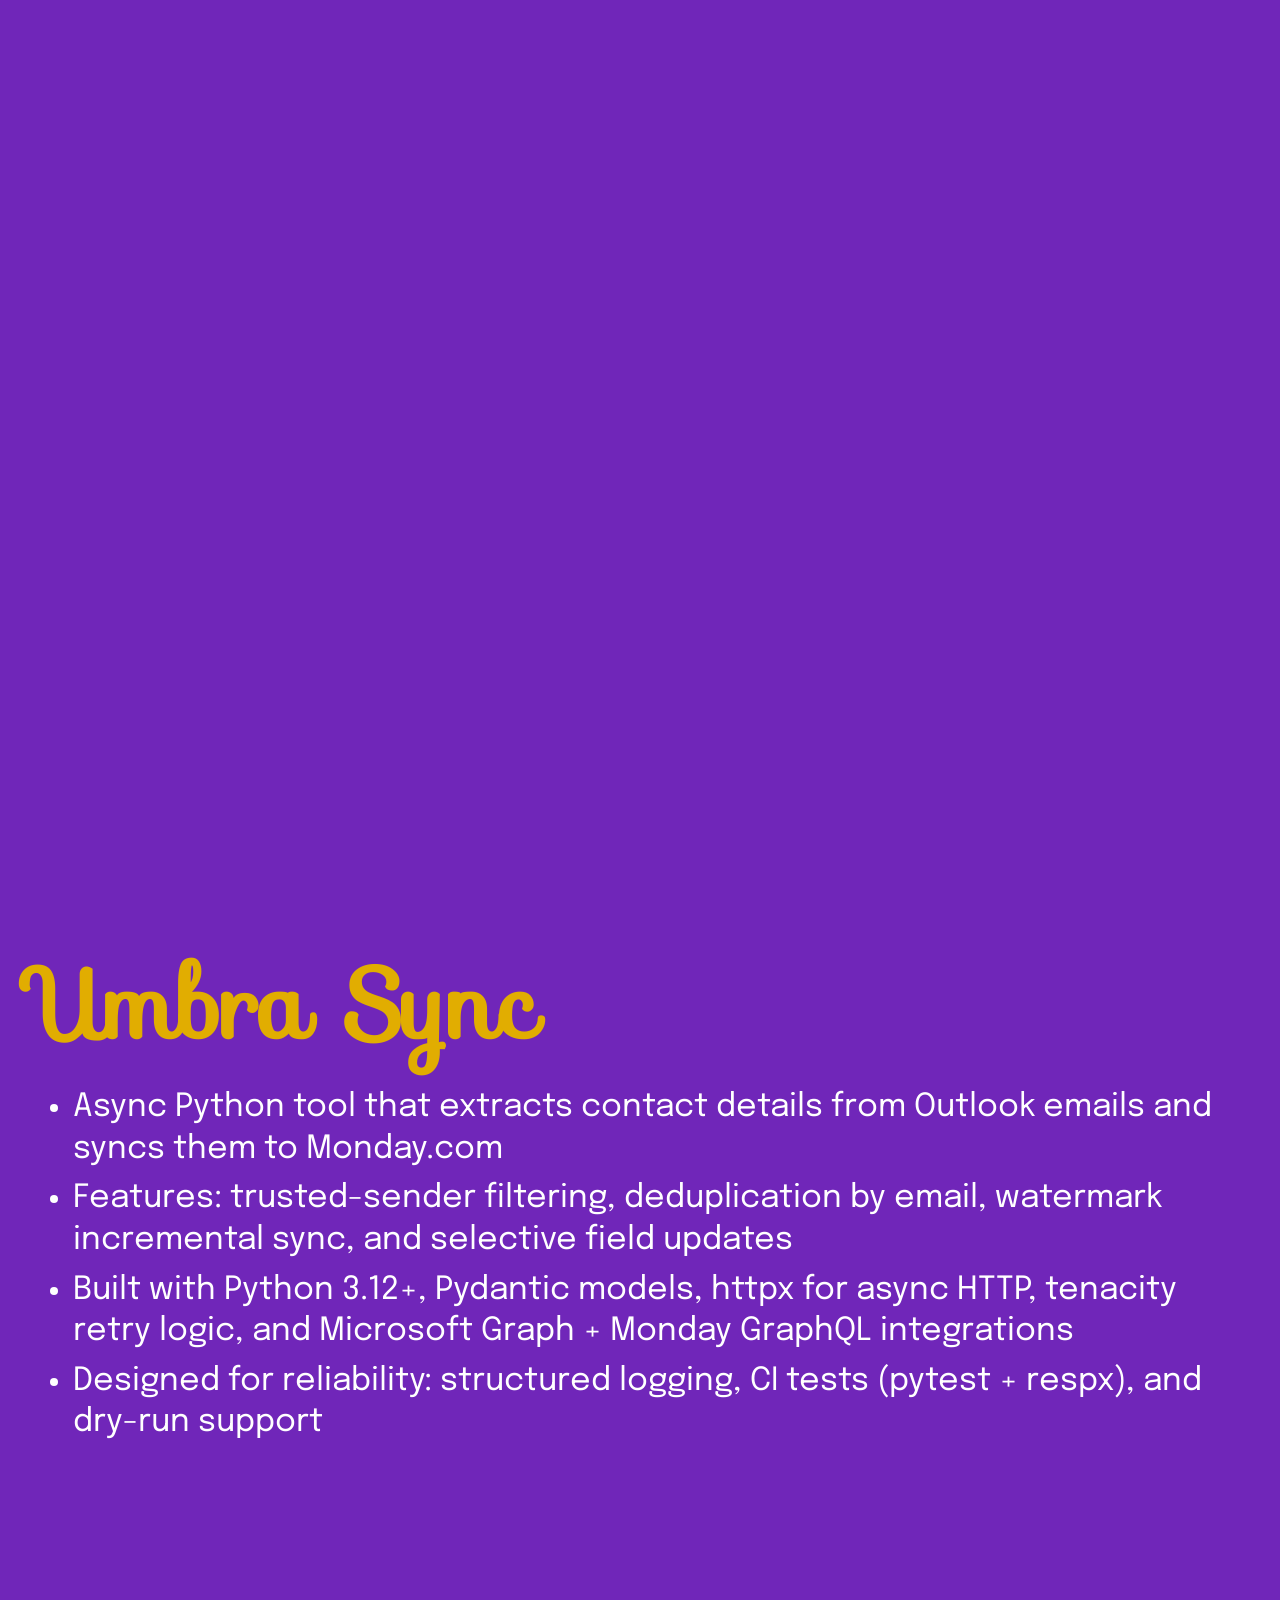
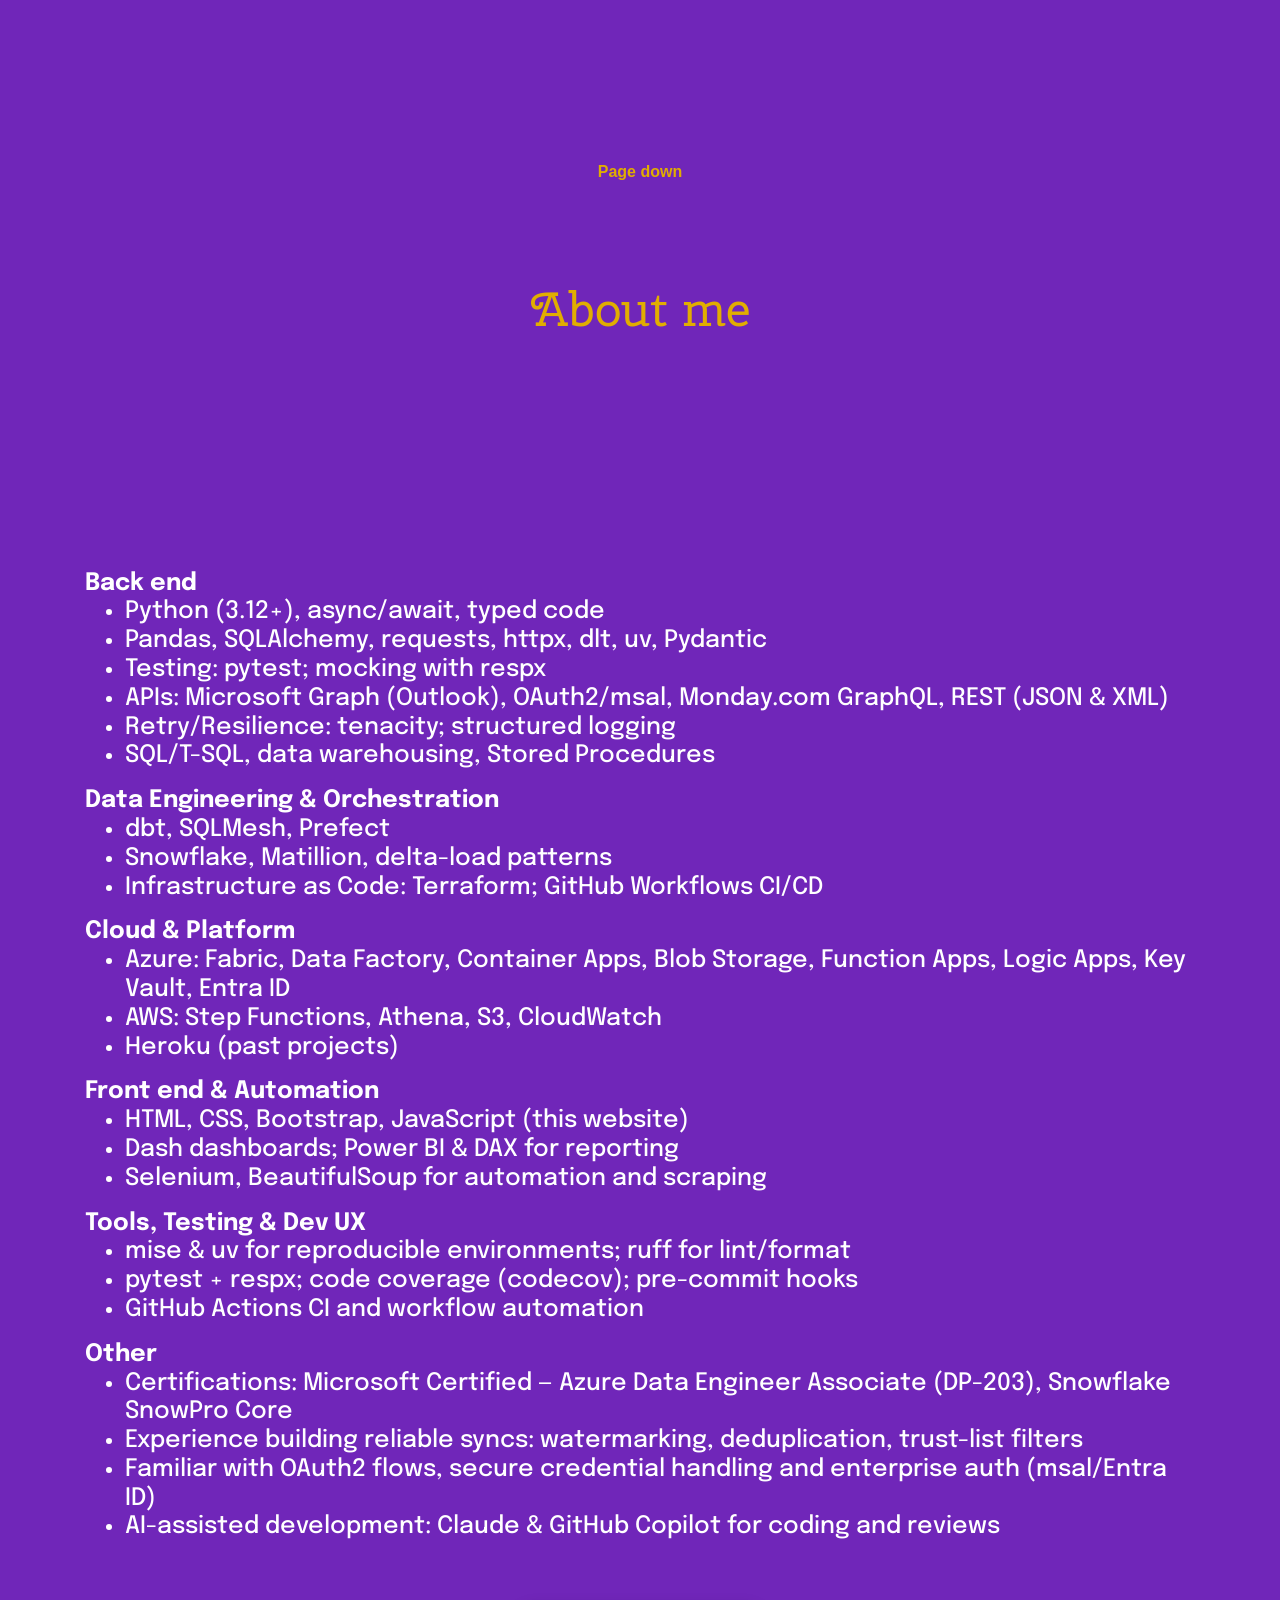
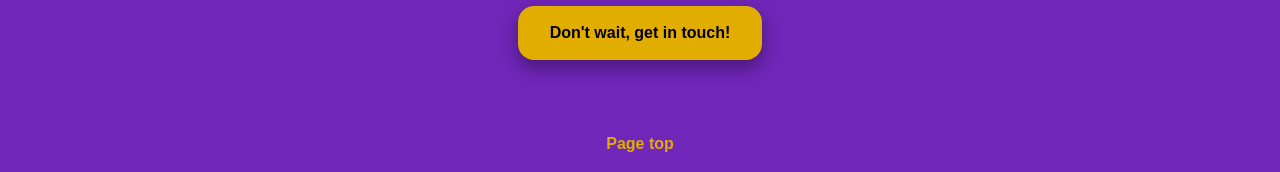
==== commit 2befd0f2: "Fix: remove broken Umbra Sync image; normalize project bullets" ====
--- a/index.html
+++ b/index.html
@@ -92,14 +92,11 @@
             </div>
             <div class="row">
                 <ul class="whitey">
-                    <li><h2>Async Python tool that extracts contact details from Outlook emails and syncs them to Monday.com</h2></li>
-                    <li><h2>Features: trusted-sender filtering, deduplication by email, watermark incremental sync, and selective field updates</h2></li>
-                    <li><h2>Built with Python 3.12+, Pydantic models, httpx for async HTTP, tenacity retry logic, and Microsoft Graph + Monday GraphQL integrations</h2></li>
-                    <li><h2>Designed for reliability: structured logging, CI tests (pytest + respx), and dry-run support</h2></li>
-                </ul>
-                <div class="container hideGif" style="text-align:center;">
-                     <a href="https://github.com/AlessioMartello/umbra-sync" target="_blank" rel="nofollow"><img class="gif" src="https://raw.githubusercontent.com/AlessioMartello/umbra-sync/main/docs/umbra-sync-hero.png" alt="Umbra Sync"/></a>
-               </div>
+                    <li class="project-bullet">Async Python tool that extracts contact details from Outlook emails and syncs them to Monday.com</li>
+                    <li class="project-bullet">Features: trusted-sender filtering, deduplication by email, watermark incremental sync, and selective field updates</li>
+                    <li class="project-bullet">Built with Python 3.12+, Pydantic models, httpx for async HTTP, tenacity retry logic, and Microsoft Graph + Monday GraphQL integrations</li>
+                    <li class="project-bullet">Designed for reliability: structured logging, CI tests (pytest + respx), and dry-run support</li>
+                </ul>
             </div>
         </div>
       </div>
--- a/stylesheet.css
+++ b/stylesheet.css
@@ -146,6 +146,13 @@
 padding-top: 1rem;
 font-family: 'Epilogue', sans-serif;
 
+}
+
+/* Ensure project list bullets use a consistent readable size */
+.whitey li, .whitey .project-bullet {
+  font-size: 2rem;
+  line-height: 1.3;
+  margin-bottom: 0.5rem;
 }
 
 .dark-mode{
@@ -212,6 +219,7 @@
   h2{
     font-size: 1.5rem;
   }
+  .whitey li, .whitey .project-bullet { font-size: 1.25rem; }
   .hideGif{
     display: none;
   }
